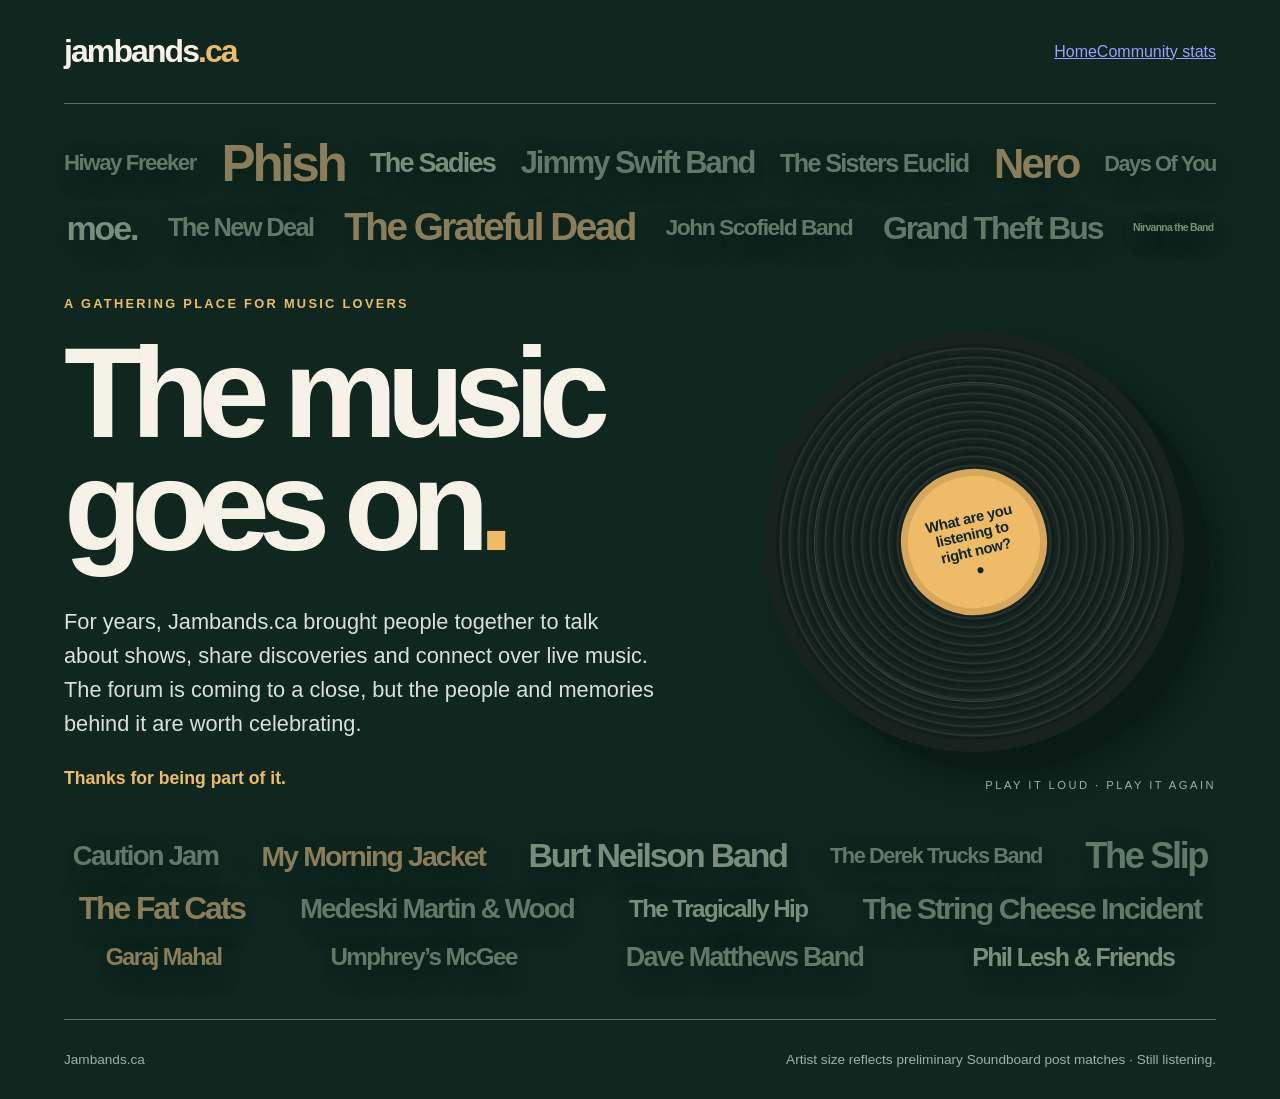
==== index.html @ f6f3c370 "Add community stats archive" ====
<!doctype html>
<html lang="en">
<head>
  <meta charset="utf-8">
  <meta name="viewport" content="width=device-width, initial-scale=1">
  <meta name="theme-color" content="#102720">
  <meta name="description" content="Jambands.ca — a home for the music and community that brought us together.">
  <title>Jambands.ca</title>
  <link rel="icon" type="image/svg+xml" href="data:image/svg+xml,%3Csvg xmlns='http://www.w3.org/2000/svg' viewBox='0 0 64 64'%3E%3Crect width='64' height='64' rx='12' fill='%23102720'/%3E%3Cpath d='M23 14v30c0 10-15 10-15 2s15-9 15-2M23 19l26-7v27c0 10-15 10-15 2s15-9 15-2' fill='none' stroke='%23eebc69' stroke-width='5' stroke-linecap='round' stroke-linejoin='round'/%3E%3C/svg%3E">
  <link rel="stylesheet" href="style.css">
</head>
<body>
  <div class="page">
    <header class="masthead"><a class="wordmark" href="./" aria-label="Jambands.ca home">jambands<span>.ca</span></a><nav aria-label="Main navigation"><a href="./" aria-current="page">Home</a><a href="community.html">Community stats</a></nav></header>
    <main>
      <section class="hero" aria-labelledby="headline">
        <div class="artist-cloud artist-cloud-top" role="list" aria-label="Artists mentioned on the Soundboard, sized by matching post count">
          <span class="artist" role="listitem" style="--size:1.39rem" aria-label="Hiway Freeker: 230 matching posts">Hiway Freeker</span>
          <span class="artist" role="listitem" style="--size:3.20rem" aria-label="Phish: 9,278 matching posts">Phish</span>
          <span class="artist" role="listitem" style="--size:1.69rem" aria-label="The Sadies: 829 matching posts">The Sadies</span>
          <span class="artist" role="listitem" style="--size:1.93rem" aria-label="Jimmy Swift Band: 1,562 matching posts">Jimmy Swift Band</span>
          <span class="artist" role="listitem" style="--size:1.57rem" aria-label="The Sisters Euclid: 545 matching posts">The Sisters Euclid</span>
          <span class="artist" role="listitem" style="--size:2.62rem" aria-label="Nero: 4,921 matching posts">Nero</span>
          <span class="artist" role="listitem" style="--size:1.36rem" aria-label="Days Of You: 196 matching posts">Days Of You</span>
          <span class="artist" role="listitem" style="--size:2.13rem" aria-label="moe.: 2,321 matching posts">moe.</span>
          <span class="artist" role="listitem" style="--size:1.59rem" aria-label="The New Deal: 586 matching posts">The New Deal</span>
          <span class="artist" role="listitem" style="--size:2.42rem" aria-label="The Grateful Dead: 3,766 matching posts">The Grateful Dead</span>
          <span class="artist" role="listitem" style="--size:1.43rem" aria-label="John Scofield Band: 288 matching posts">John Scofield Band</span>
          <span class="artist" role="listitem" style="--size:2.00rem" aria-label="Grand Theft Bus: 1,806 matching posts">Grand Theft Bus</span>
          <span class="artist" role="listitem" style="--size:0.65rem" aria-label="Nirvanna the Band: 0 matching posts">Nirvanna the Band</span>
        </div>
        <div class="hero-copy"><p class="eyebrow">A gathering place for music lovers</p><h1 id="headline">The music<br>goes on<span class="period">.</span></h1><p class="intro">For years, Jambands.ca brought people together to talk about shows, share discoveries and connect over live music. The forum is coming to a close, but the people and memories behind it are worth celebrating.</p><p class="closing">Thanks for being part of it.</p></div>
        <div class="art" aria-hidden="true"><div class="record"><div class="record-ring"></div><div class="record-label"><span>What are you<br>listening to<br>right now?</span></div></div><div class="art-caption">PLAY IT LOUD · PLAY IT AGAIN</div></div>
        <div class="artist-cloud artist-cloud-bottom" role="list" aria-label="Artists mentioned on the Soundboard, sized by matching post count">
          <span class="artist" role="listitem" style="--size:1.72rem" aria-label="Caution Jam: 896 matching posts">Caution Jam</span>
          <span class="artist" role="listitem" style="--size:1.77rem" aria-label="My Morning Jacket: 1,051 matching posts">My Morning Jacket</span>
          <span class="artist" role="listitem" style="--size:2.12rem" aria-label="Burt Neilson Band: 2,277 matching posts">Burt Neilson Band</span>
          <span class="artist" role="listitem" style="--size:1.36rem" aria-label="The Derek Trucks Band: 194 matching posts">The Derek Trucks Band</span>
          <span class="artist" role="listitem" style="--size:2.26rem" aria-label="The Slip: 2,920 matching posts">The Slip</span>
          <span class="artist" role="listitem" style="--size:1.99rem" aria-label="The Fat Cats: 1,780 matching posts">The Fat Cats</span>
          <span class="artist" role="listitem" style="--size:1.73rem" aria-label="Medeski Martin &amp; Wood: 921 matching posts">Medeski Martin &amp; Wood</span>
          <span class="artist" role="listitem" style="--size:1.51rem" aria-label="The Tragically Hip: 433 matching posts">The Tragically Hip</span>
          <span class="artist" role="listitem" style="--size:1.89rem" aria-label="The String Cheese Incident: 1,415 matching posts">The String Cheese Incident</span>
          <span class="artist" role="listitem" style="--size:1.46rem" aria-label="Garaj Mahal: 338 matching posts">Garaj Mahal</span>
          <span class="artist" role="listitem" style="--size:1.51rem" aria-label="Umphrey’s McGee: 423 matching posts">Umphrey’s McGee</span>
          <span class="artist" role="listitem" style="--size:1.68rem" aria-label="Dave Matthews Band: 799 matching posts">Dave Matthews Band</span>
          <span class="artist" role="listitem" style="--size:1.56rem" aria-label="Phil Lesh &amp; Friends: 514 matching posts">Phil Lesh &amp; Friends</span>
        </div>
      </section>
    </main>
    <footer><span>Jambands.ca</span><span>Artist size reflects preliminary Soundboard post matches · Still listening.</span></footer>
  </div>
</body>
</html>
---- style.css ----
:root {
  color-scheme: dark;
  font-family: Arial, Helvetica, sans-serif;
  background: #102720;
  color: #f6f2e8;
}
* { box-sizing: border-box; }
html { min-width: 320px; }
body { margin: 0; }
.page { min-height: 100vh; display: flex; flex-direction: column; max-width: 1600px; margin: auto; padding: 0 clamp(22px, 5vw, 80px); }
.masthead { height: 104px; flex: none; display: flex; align-items: center; justify-content: space-between; border-bottom: 1px solid #547168; }
.wordmark { color: #f6f2e8; text-decoration: none; font-weight: 900; font-size: clamp(1.5rem, 3vw, 2rem); letter-spacing: -.06em; }
.wordmark span { color: #eebc69; }
.header-note { color: #b9c8bd; font-size: .9rem; letter-spacing: .02em; }
main { flex: 1; display: flex; align-items: center; }
.hero { width: 100%; display: grid; grid-template-columns: minmax(0, 1.1fr) minmax(0, .9fr); grid-template-areas: 'top top' 'copy art' 'bottom bottom'; align-items: center; column-gap: 6vw; row-gap: clamp(22px, 3vw, 42px); padding: 24px 0 38px; }
.hero-copy { grid-area: copy; }
.eyebrow { text-transform: uppercase; color: #eebc69; font-size: .8rem; letter-spacing: .18em; font-weight: 700; margin: 0 0 25px; }
h1 { font-size: clamp(4.5rem, 10vw, 10rem); line-height: .89; letter-spacing: -.085em; margin: 0 0 42px; font-weight: 900; }
.period { color: #eebc69; }
.intro { font-size: clamp(1.1rem, 1.7vw, 1.45rem); line-height: 1.55; max-width: 37rem; color: #d9e2d9; margin: 0; }
.closing { font-size: 1.1rem; color: #eebc69; font-weight: 700; margin: 28px 0 0; }
.artist-cloud { display: flex; flex-wrap: wrap; align-items: center; justify-content: space-around; gap: clamp(10px, 1.5vw, 24px) clamp(15px, 2vw, 34px); padding: 10px 0; pointer-events: none; }
.artist-cloud-top { grid-area: top; }
.artist-cloud-bottom { grid-area: bottom; }
.artist { display: block; font-size: var(--size); line-height: 1; letter-spacing: -.065em; font-weight: 900; white-space: nowrap; color: #789681; opacity: .75; text-shadow: 0 8px 22px #071b15; }
.artist:nth-child(4n + 2) { color: #b39a6c; }
.artist:nth-child(5n + 3) { color: #9eaf9a; }
.art { grid-area: art; min-height: 450px; display: grid; place-items: center; position: relative; }
.record { position: relative; width: min(34vw, 420px); height: min(34vw, 420px); min-width: 315px; min-height: 315px; border-radius: 50%; background: repeating-radial-gradient(circle at 50% 50%, #17231f 0 3px, #26332d 4px 5px, #121e1b 6px 9px); border: 12px solid #18221e; box-shadow: 20px 25px 0 #0a1b16, 25px 35px 45px #081a15; display: grid; place-items: center; transform: rotate(-13deg); }
.record-ring { position: absolute; width: 81%; height: 81%; border: 1px solid #657069; border-radius: 50%; opacity: .5; }
.record-label { width: 37%; height: 37%; border-radius: 50%; background: #eebc69; color: #102720; display: flex; flex-direction: column; align-items: center; justify-content: center; border: 7px solid #d7a85c; text-align: center; font-weight: 900; font-size: clamp(.7rem, 1.15vw, 1rem); line-height: 1.1; letter-spacing: -.025em; padding: 7px; }
.record-label { position: relative; z-index: 1; text-decoration: none; cursor: pointer; }
.record-label:hover { background: #f8cd86; }
.record-label:focus-visible { outline: 4px solid #f6f2e8; outline-offset: 5px; }
.record-label:after { content: ''; width: 6px; height: 6px; background: #102720; border-radius: 50%; margin-top: 9px; }
.art-caption { position: absolute; bottom: -24px; right: 0; font-size: .7rem; letter-spacing: .22em; color: #9db1a5; }
footer { min-height: 80px; border-top: 1px solid #547168; display: flex; gap: 24px; align-items: center; justify-content: space-between; color: #9db1a5; font-size: .85rem; }
footer span:last-child { text-align: right; }
@media (max-width: 1050px) {
  .hero { grid-template-columns: 1fr; grid-template-areas: 'top' 'copy' 'art' 'bottom'; row-gap: 30px; padding: 28px 0 44px; }
  .hero-copy { max-width: 700px; }
  .art { min-height: 340px; }
  .record { width: 290px; height: 290px; min-width: 0; min-height: 0; }
  .record-label { font-size: .85rem; }
  .art-caption { bottom: -15px; }
}
@media (max-width: 600px) {
  .masthead { height: 82px; }
  .header-note { display: none; }
  .hero { row-gap: 34px; padding: 24px 0 44px; }
  h1 { font-size: clamp(4.2rem, 16vw, 7rem); margin-bottom: 32px; }
  .artist-cloud { justify-content: flex-start; gap: 12px 16px; padding: 0; }
  .artist { font-size: clamp(.65rem, calc(var(--size) * .75), 2.45rem); white-space: normal; overflow-wrap: anywhere; max-width: 100%; }
  .art { min-height: 300px; }
  .record { width: 245px; height: 245px; }
  .record-label { font-size: .65rem; padding: 4px; }
  .record-label:after { width: 5px; height: 5px; margin-top: 5px; }
  .art-caption { bottom: -5px; font-size: .6rem; }
  footer { font-size: .75rem; align-items: flex-start; flex-direction: column; justify-content: center; gap: 7px; padding: 15px 0; }
  footer span:last-child { text-align: left; }
}
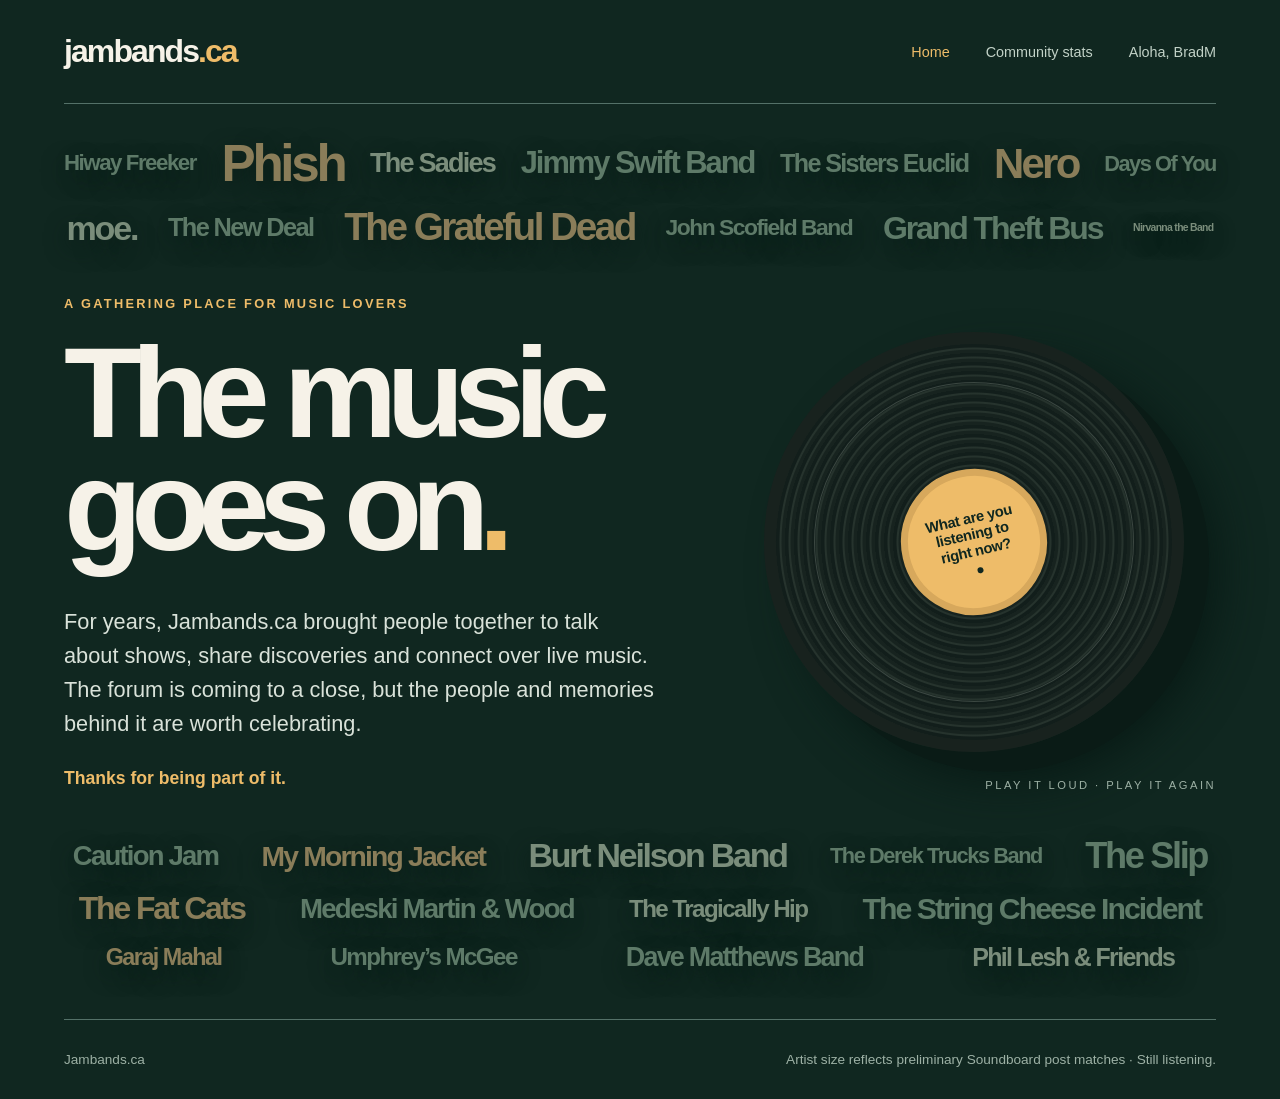
==== commit 2942a681: "Add Aloha BradM memorial page" ====
--- a/index.html
+++ b/index.html
@@ -11,7 +11,7 @@
 </head>
 <body>
   <div class="page">
-    <header class="masthead"><a class="wordmark" href="./" aria-label="Jambands.ca home">jambands<span>.ca</span></a><nav aria-label="Main navigation"><a href="./" aria-current="page">Home</a><a href="community.html">Community stats</a></nav></header>
+    <header class="masthead"><a class="wordmark" href="./" aria-label="Jambands.ca home">jambands<span>.ca</span></a><nav aria-label="Main navigation"><a href="./" aria-current="page">Home</a><a href="community.html">Community stats</a><a href="bradm.html">Aloha, BradM</a></nav></header>
     <main>
       <section class="hero" aria-labelledby="headline">
         <div class="artist-cloud artist-cloud-top" role="list" aria-label="Artists mentioned on the Soundboard, sized by matching post count">
--- a/style.css
+++ b/style.css
@@ -11,6 +11,9 @@
 .masthead { height: 104px; flex: none; display: flex; align-items: center; justify-content: space-between; border-bottom: 1px solid #547168; }
 .wordmark { color: #f6f2e8; text-decoration: none; font-weight: 900; font-size: clamp(1.5rem, 3vw, 2rem); letter-spacing: -.06em; }
 .wordmark span { color: #eebc69; }
+.masthead nav { display: flex; gap: clamp(16px, 3vw, 36px); }
+.masthead nav a { color: #c2d2c7; text-decoration: none; font-size: .9rem; }
+.masthead nav a[aria-current], .masthead nav a:hover { color: #eebc69; }
 .header-note { color: #b9c8bd; font-size: .9rem; letter-spacing: .02em; }
 main { flex: 1; display: flex; align-items: center; }
 .hero { width: 100%; display: grid; grid-template-columns: minmax(0, 1.1fr) minmax(0, .9fr); grid-template-areas: 'top top' 'copy art' 'bottom bottom'; align-items: center; column-gap: 6vw; row-gap: clamp(22px, 3vw, 42px); padding: 24px 0 38px; }
@@ -30,9 +33,6 @@
 .record { position: relative; width: min(34vw, 420px); height: min(34vw, 420px); min-width: 315px; min-height: 315px; border-radius: 50%; background: repeating-radial-gradient(circle at 50% 50%, #17231f 0 3px, #26332d 4px 5px, #121e1b 6px 9px); border: 12px solid #18221e; box-shadow: 20px 25px 0 #0a1b16, 25px 35px 45px #081a15; display: grid; place-items: center; transform: rotate(-13deg); }
 .record-ring { position: absolute; width: 81%; height: 81%; border: 1px solid #657069; border-radius: 50%; opacity: .5; }
 .record-label { width: 37%; height: 37%; border-radius: 50%; background: #eebc69; color: #102720; display: flex; flex-direction: column; align-items: center; justify-content: center; border: 7px solid #d7a85c; text-align: center; font-weight: 900; font-size: clamp(.7rem, 1.15vw, 1rem); line-height: 1.1; letter-spacing: -.025em; padding: 7px; }
-.record-label { position: relative; z-index: 1; text-decoration: none; cursor: pointer; }
-.record-label:hover { background: #f8cd86; }
-.record-label:focus-visible { outline: 4px solid #f6f2e8; outline-offset: 5px; }
 .record-label:after { content: ''; width: 6px; height: 6px; background: #102720; border-radius: 50%; margin-top: 9px; }
 .art-caption { position: absolute; bottom: -24px; right: 0; font-size: .7rem; letter-spacing: .22em; color: #9db1a5; }
 footer { min-height: 80px; border-top: 1px solid #547168; display: flex; gap: 24px; align-items: center; justify-content: space-between; color: #9db1a5; font-size: .85rem; }
@@ -46,7 +46,9 @@
   .art-caption { bottom: -15px; }
 }
 @media (max-width: 600px) {
-  .masthead { height: 82px; }
+  .masthead { height: auto; min-height: 82px; flex-wrap: wrap; gap: 12px; padding: 18px 0; }
+  .masthead nav { width: 100%; justify-content: space-between; gap: 8px; }
+  .masthead nav a { font-size: .77rem; }
   .header-note { display: none; }
   .hero { row-gap: 34px; padding: 24px 0 44px; }
   h1 { font-size: clamp(4.2rem, 16vw, 7rem); margin-bottom: 32px; }
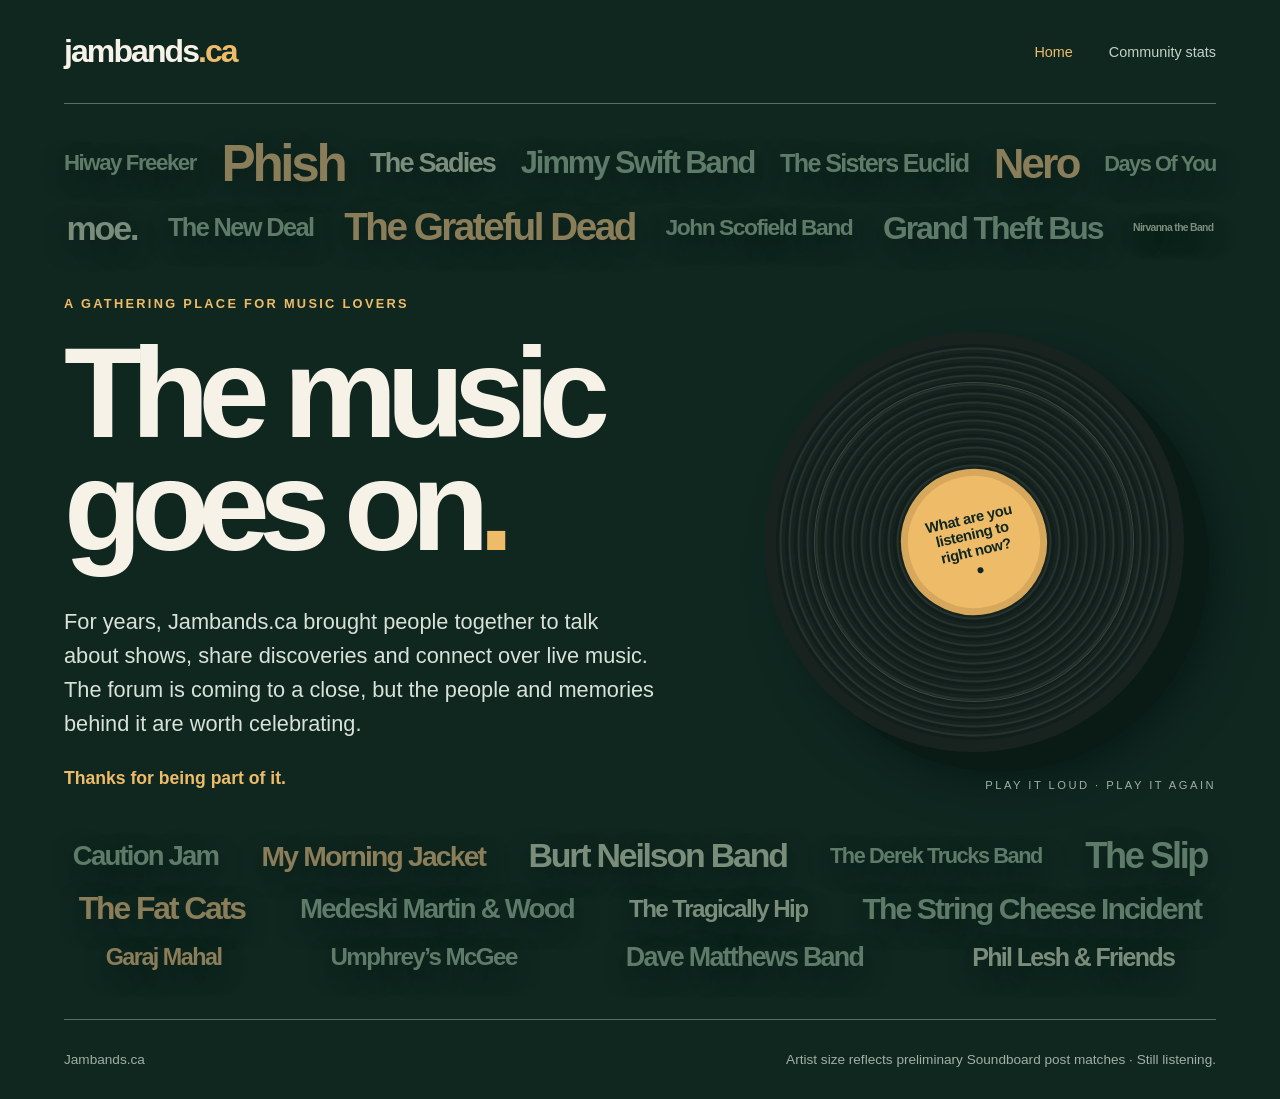
==== commit 12eb6e30: "Make BradM memorial discoverable from stats" ====
--- a/index.html
+++ b/index.html
@@ -11,7 +11,7 @@
 </head>
 <body>
   <div class="page">
-    <header class="masthead"><a class="wordmark" href="./" aria-label="Jambands.ca home">jambands<span>.ca</span></a><nav aria-label="Main navigation"><a href="./" aria-current="page">Home</a><a href="community.html">Community stats</a><a href="bradm.html">Aloha, BradM</a></nav></header>
+    <header class="masthead"><a class="wordmark" href="./" aria-label="Jambands.ca home">jambands<span>.ca</span></a><nav aria-label="Main navigation"><a href="./" aria-current="page">Home</a><a href="community.html">Community stats</a></nav></header>
     <main>
       <section class="hero" aria-labelledby="headline">
         <div class="artist-cloud artist-cloud-top" role="list" aria-label="Artists mentioned on the Soundboard, sized by matching post count">
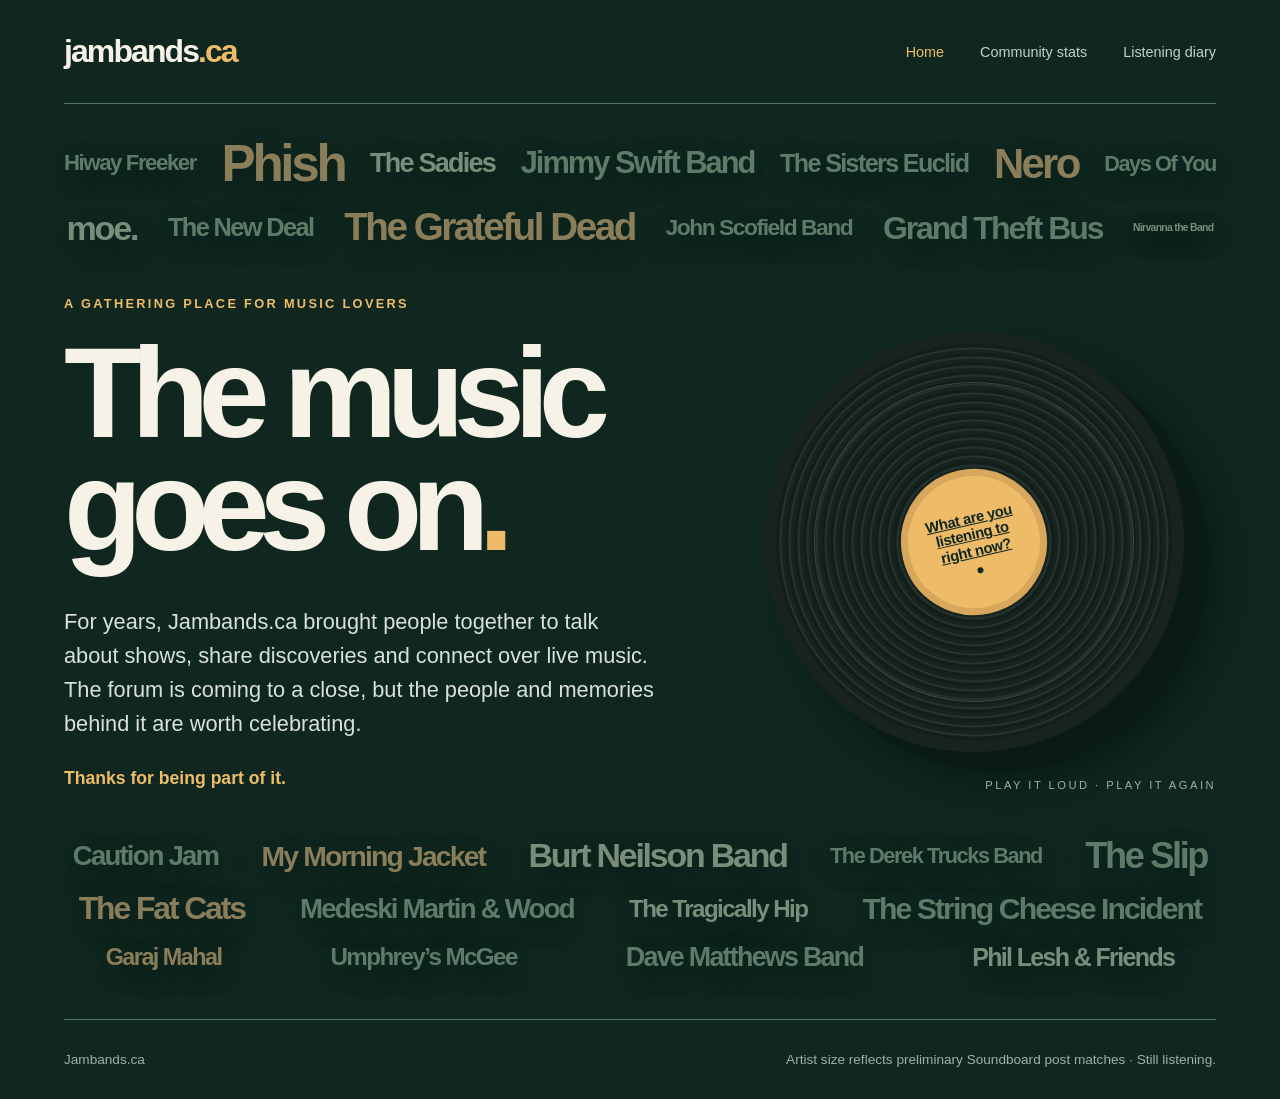
==== commit ba2c7ff9: "Link the vinyl record to the listening diary" ====
--- a/index.html
+++ b/index.html
@@ -11,7 +11,7 @@
 </head>
 <body>
   <div class="page">
-    <header class="masthead"><a class="wordmark" href="./" aria-label="Jambands.ca home">jambands<span>.ca</span></a><nav aria-label="Main navigation"><a href="./" aria-current="page">Home</a><a href="community.html">Community stats</a></nav></header>
+    <header class="masthead"><a class="wordmark" href="./" aria-label="Jambands.ca home">jambands<span>.ca</span></a><nav aria-label="Main navigation"><a href="./" aria-current="page">Home</a><a href="community.html">Community stats</a><a href="albums.html">Listening diary</a></nav></header>
     <main>
       <section class="hero" aria-labelledby="headline">
         <div class="artist-cloud artist-cloud-top" role="list" aria-label="Artists mentioned on the Soundboard, sized by matching post count">
@@ -30,7 +30,7 @@
           <span class="artist" role="listitem" style="--size:0.65rem" aria-label="Nirvanna the Band: 0 matching posts">Nirvanna the Band</span>
         </div>
         <div class="hero-copy"><p class="eyebrow">A gathering place for music lovers</p><h1 id="headline">The music<br>goes on<span class="period">.</span></h1><p class="intro">For years, Jambands.ca brought people together to talk about shows, share discoveries and connect over live music. The forum is coming to a close, but the people and memories behind it are worth celebrating.</p><p class="closing">Thanks for being part of it.</p></div>
-        <div class="art" aria-hidden="true"><div class="record"><div class="record-ring"></div><div class="record-label"><span>What are you<br>listening to<br>right now?</span></div></div><div class="art-caption">PLAY IT LOUD · PLAY IT AGAIN</div></div>
+        <div class="art"><div class="record"><div class="record-ring" aria-hidden="true"></div><a class="record-label" href="albums.html" aria-label="Explore albums from the What are you listening to right now? thread"><span>What are you<br>listening to<br>right now?</span></a></div><div class="art-caption" aria-hidden="true">PLAY IT LOUD · PLAY IT AGAIN</div></div>
         <div class="artist-cloud artist-cloud-bottom" role="list" aria-label="Artists mentioned on the Soundboard, sized by matching post count">
           <span class="artist" role="listitem" style="--size:1.72rem" aria-label="Caution Jam: 896 matching posts">Caution Jam</span>
           <span class="artist" role="listitem" style="--size:1.77rem" aria-label="My Morning Jacket: 1,051 matching posts">My Morning Jacket</span>
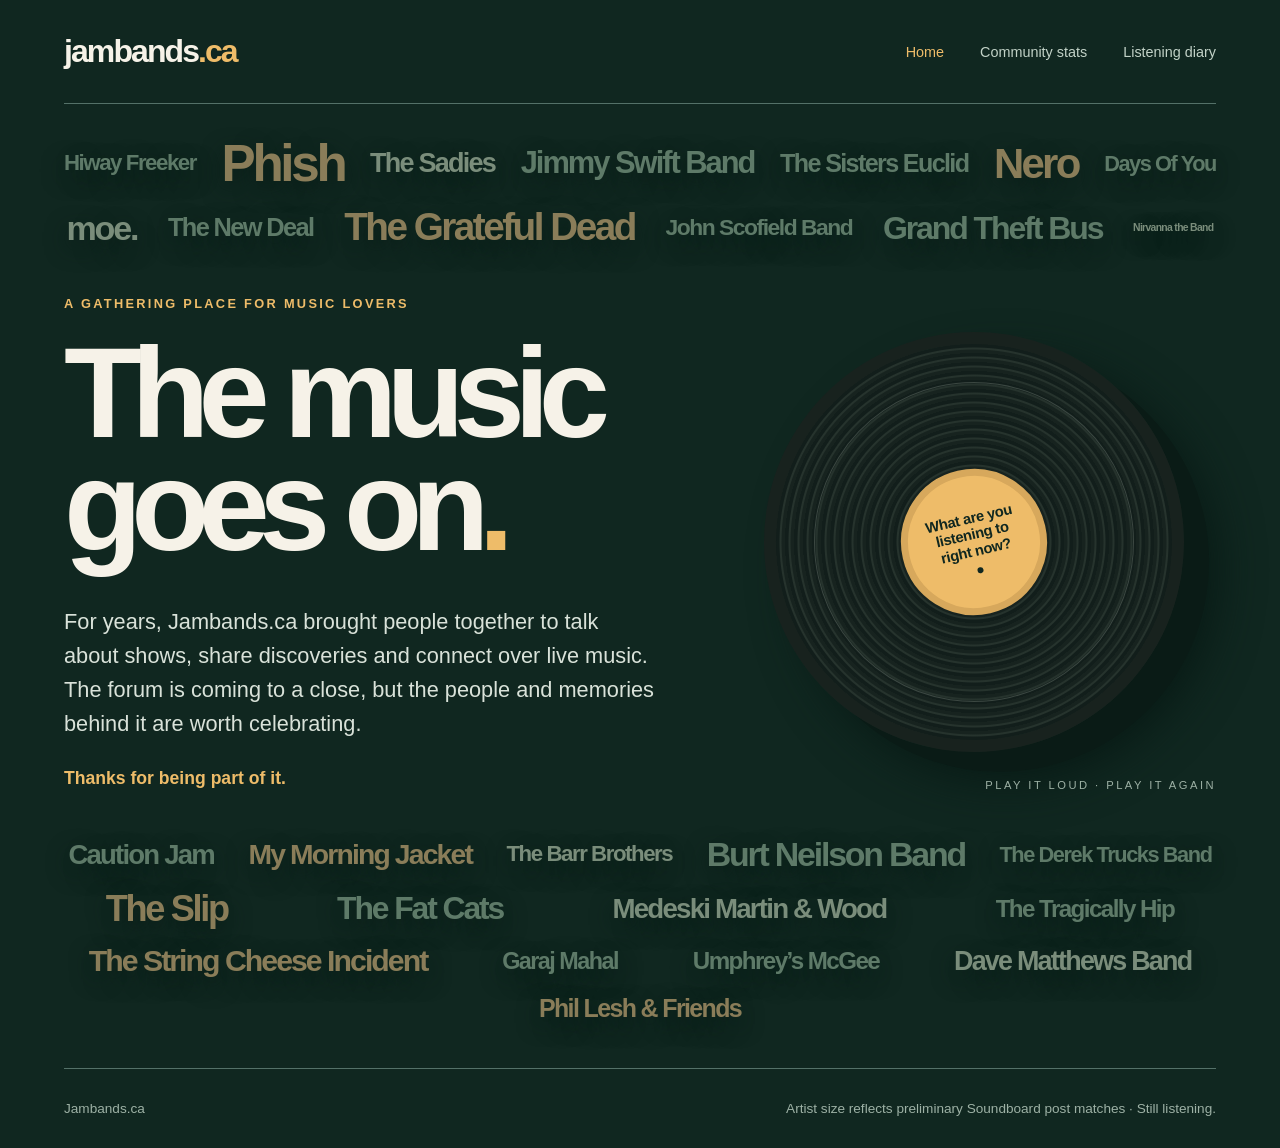
==== commit 8360fa08: "Add The Barr Brothers to artist word cloud" ====
--- a/index.html
+++ b/index.html
@@ -34,6 +34,7 @@
         <div class="artist-cloud artist-cloud-bottom" role="list" aria-label="Artists mentioned on the Soundboard, sized by matching post count">
           <span class="artist" role="listitem" style="--size:1.72rem" aria-label="Caution Jam: 896 matching posts">Caution Jam</span>
           <span class="artist" role="listitem" style="--size:1.77rem" aria-label="My Morning Jacket: 1,051 matching posts">My Morning Jacket</span>
+          <span class="artist" role="listitem" style="--size:1.39rem" aria-label="The Barr Brothers: 226 matching posts">The Barr Brothers</span>
           <span class="artist" role="listitem" style="--size:2.12rem" aria-label="Burt Neilson Band: 2,277 matching posts">Burt Neilson Band</span>
           <span class="artist" role="listitem" style="--size:1.36rem" aria-label="The Derek Trucks Band: 194 matching posts">The Derek Trucks Band</span>
           <span class="artist" role="listitem" style="--size:2.26rem" aria-label="The Slip: 2,920 matching posts">The Slip</span>
--- a/style.css
+++ b/style.css
@@ -33,6 +33,9 @@
 .record { position: relative; width: min(34vw, 420px); height: min(34vw, 420px); min-width: 315px; min-height: 315px; border-radius: 50%; background: repeating-radial-gradient(circle at 50% 50%, #17231f 0 3px, #26332d 4px 5px, #121e1b 6px 9px); border: 12px solid #18221e; box-shadow: 20px 25px 0 #0a1b16, 25px 35px 45px #081a15; display: grid; place-items: center; transform: rotate(-13deg); }
 .record-ring { position: absolute; width: 81%; height: 81%; border: 1px solid #657069; border-radius: 50%; opacity: .5; }
 .record-label { width: 37%; height: 37%; border-radius: 50%; background: #eebc69; color: #102720; display: flex; flex-direction: column; align-items: center; justify-content: center; border: 7px solid #d7a85c; text-align: center; font-weight: 900; font-size: clamp(.7rem, 1.15vw, 1rem); line-height: 1.1; letter-spacing: -.025em; padding: 7px; }
+.record-label { position: relative; z-index: 1; text-decoration: none; cursor: pointer; }
+.record-label:hover { background: #f8cd86; }
+.record-label:focus-visible { outline: 4px solid #f6f2e8; outline-offset: 5px; }
 .record-label:after { content: ''; width: 6px; height: 6px; background: #102720; border-radius: 50%; margin-top: 9px; }
 .art-caption { position: absolute; bottom: -24px; right: 0; font-size: .7rem; letter-spacing: .22em; color: #9db1a5; }
 footer { min-height: 80px; border-top: 1px solid #547168; display: flex; gap: 24px; align-items: center; justify-content: space-between; color: #9db1a5; font-size: .85rem; }
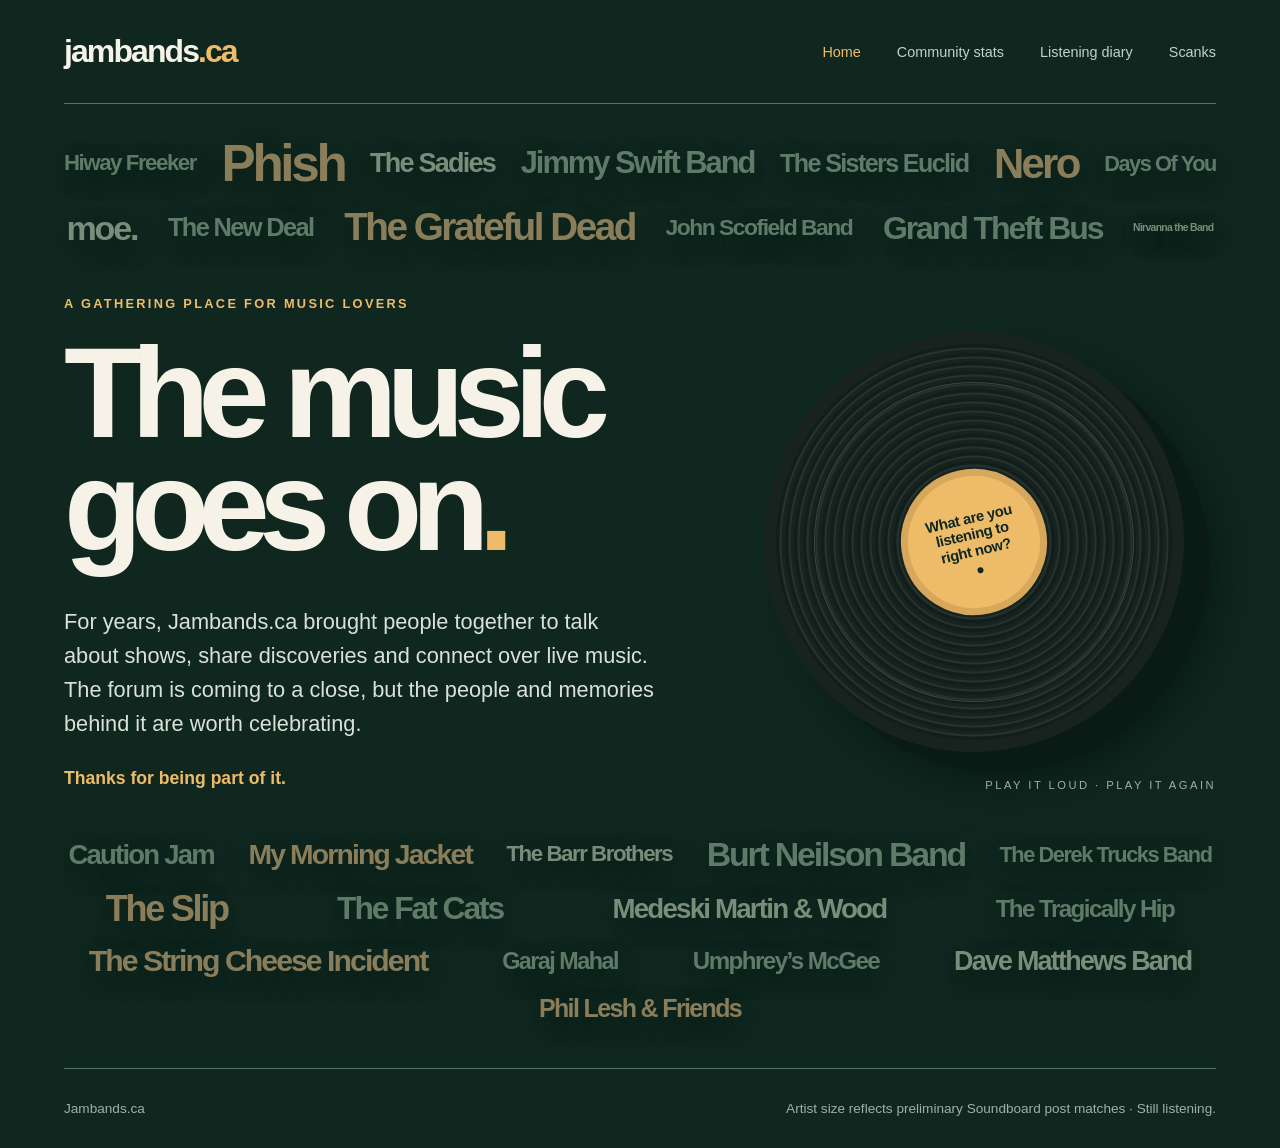
==== commit ce4758d1: "Add Who's the Scank avatar memory game" ====
--- a/index.html
+++ b/index.html
@@ -11,7 +11,7 @@
 </head>
 <body>
   <div class="page">
-    <header class="masthead"><a class="wordmark" href="./" aria-label="Jambands.ca home">jambands<span>.ca</span></a><nav aria-label="Main navigation"><a href="./" aria-current="page">Home</a><a href="community.html">Community stats</a><a href="albums.html">Listening diary</a></nav></header>
+    <header class="masthead"><a class="wordmark" href="./" aria-label="Jambands.ca home">jambands<span>.ca</span></a><nav aria-label="Main navigation"><a href="./" aria-current="page">Home</a><a href="community.html">Community stats</a><a href="albums.html">Listening diary</a><a href="scanks.html">Scanks</a></nav></header>
     <main>
       <section class="hero" aria-labelledby="headline">
         <div class="artist-cloud artist-cloud-top" role="list" aria-label="Artists mentioned on the Soundboard, sized by matching post count">
--- a/style.css
+++ b/style.css
@@ -50,7 +50,7 @@
 }
 @media (max-width: 600px) {
   .masthead { height: auto; min-height: 82px; flex-wrap: wrap; gap: 12px; padding: 18px 0; }
-  .masthead nav { width: 100%; justify-content: space-between; gap: 8px; }
+  .masthead nav { width: 100%; flex-wrap: wrap; justify-content: flex-start; gap: 8px 18px; }
   .masthead nav a { font-size: .77rem; }
   .header-note { display: none; }
   .hero { row-gap: 34px; padding: 24px 0 44px; }
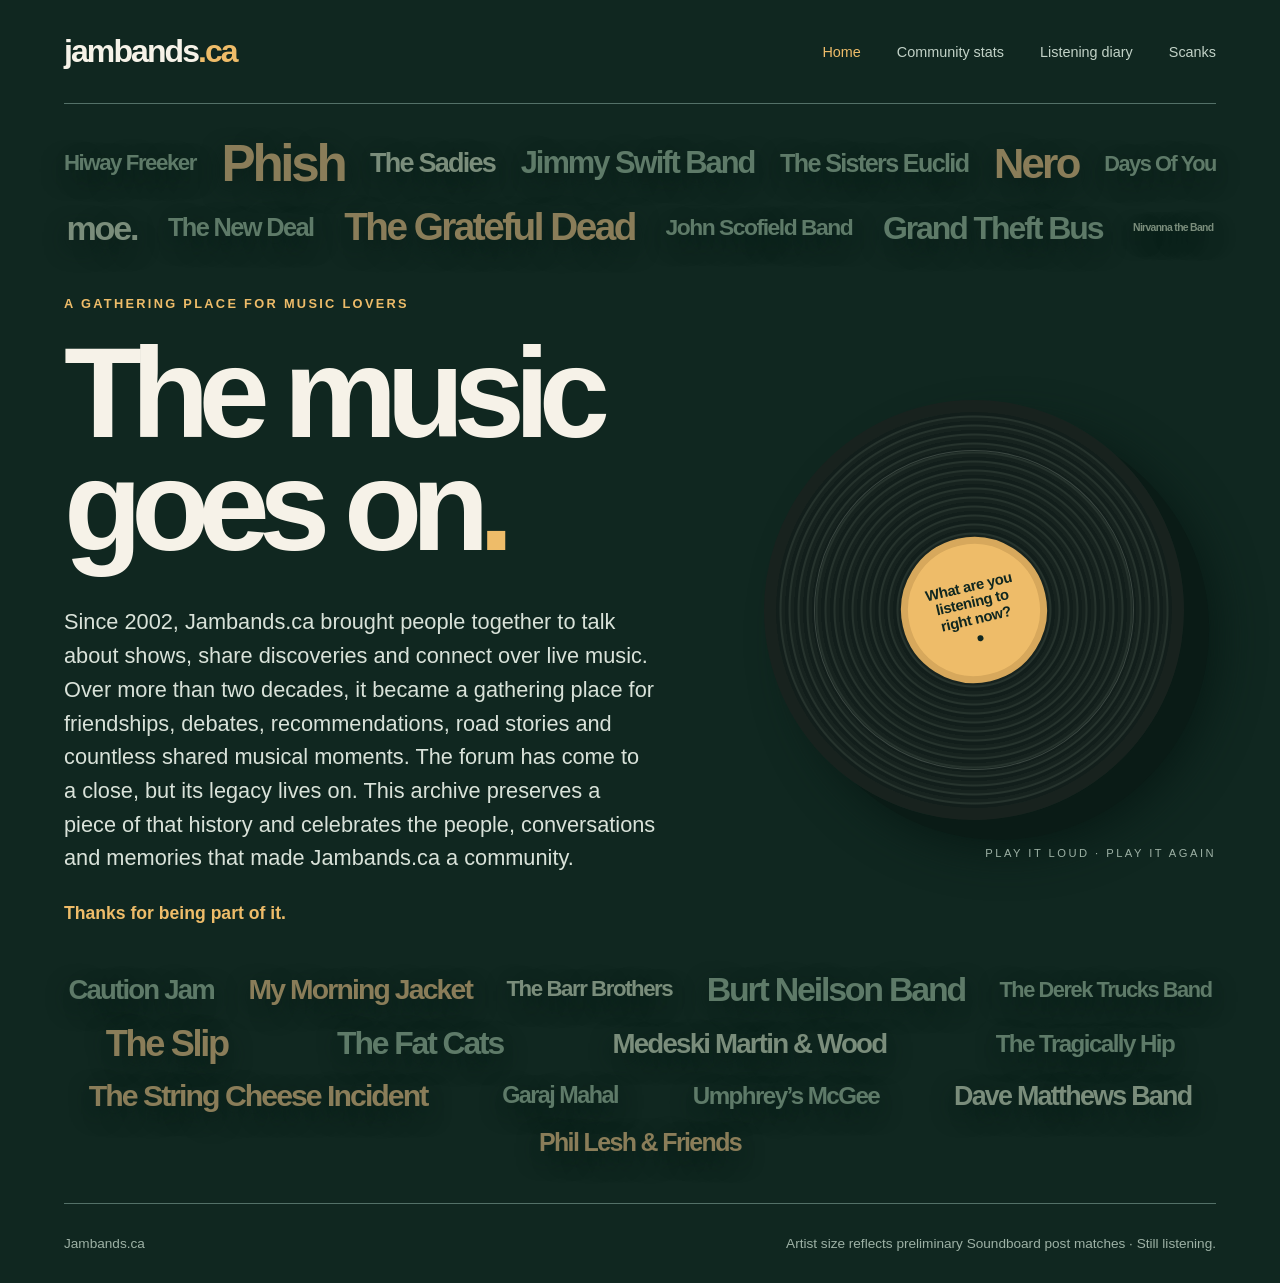
==== commit ba25b9fa: "Update homepage introduction to celebrate the forum’s legacy and archive" ====
--- a/index.html
+++ b/index.html
@@ -29,7 +29,7 @@
           <span class="artist" role="listitem" style="--size:2.00rem" aria-label="Grand Theft Bus: 1,806 matching posts">Grand Theft Bus</span>
           <span class="artist" role="listitem" style="--size:0.65rem" aria-label="Nirvanna the Band: 0 matching posts">Nirvanna the Band</span>
         </div>
-        <div class="hero-copy"><p class="eyebrow">A gathering place for music lovers</p><h1 id="headline">The music<br>goes on<span class="period">.</span></h1><p class="intro">For years, Jambands.ca brought people together to talk about shows, share discoveries and connect over live music. The forum is coming to a close, but the people and memories behind it are worth celebrating.</p><p class="closing">Thanks for being part of it.</p></div>
+        <div class="hero-copy"><p class="eyebrow">A gathering place for music lovers</p><h1 id="headline">The music<br>goes on<span class="period">.</span></h1><p class="intro">Since 2002, Jambands.ca brought people together to talk about shows, share discoveries and connect over live music. Over more than two decades, it became a gathering place for friendships, debates, recommendations, road stories and countless shared musical moments. The forum has come to a close, but its legacy lives on. This archive preserves a piece of that history and celebrates the people, conversations and memories that made Jambands.ca a community.</p><p class="closing">Thanks for being part of it.</p></div>
         <div class="art"><div class="record"><div class="record-ring" aria-hidden="true"></div><a class="record-label" href="albums.html" aria-label="Explore albums from the What are you listening to right now? thread"><span>What are you<br>listening to<br>right now?</span></a></div><div class="art-caption" aria-hidden="true">PLAY IT LOUD · PLAY IT AGAIN</div></div>
         <div class="artist-cloud artist-cloud-bottom" role="list" aria-label="Artists mentioned on the Soundboard, sized by matching post count">
           <span class="artist" role="listitem" style="--size:1.72rem" aria-label="Caution Jam: 896 matching posts">Caution Jam</span>
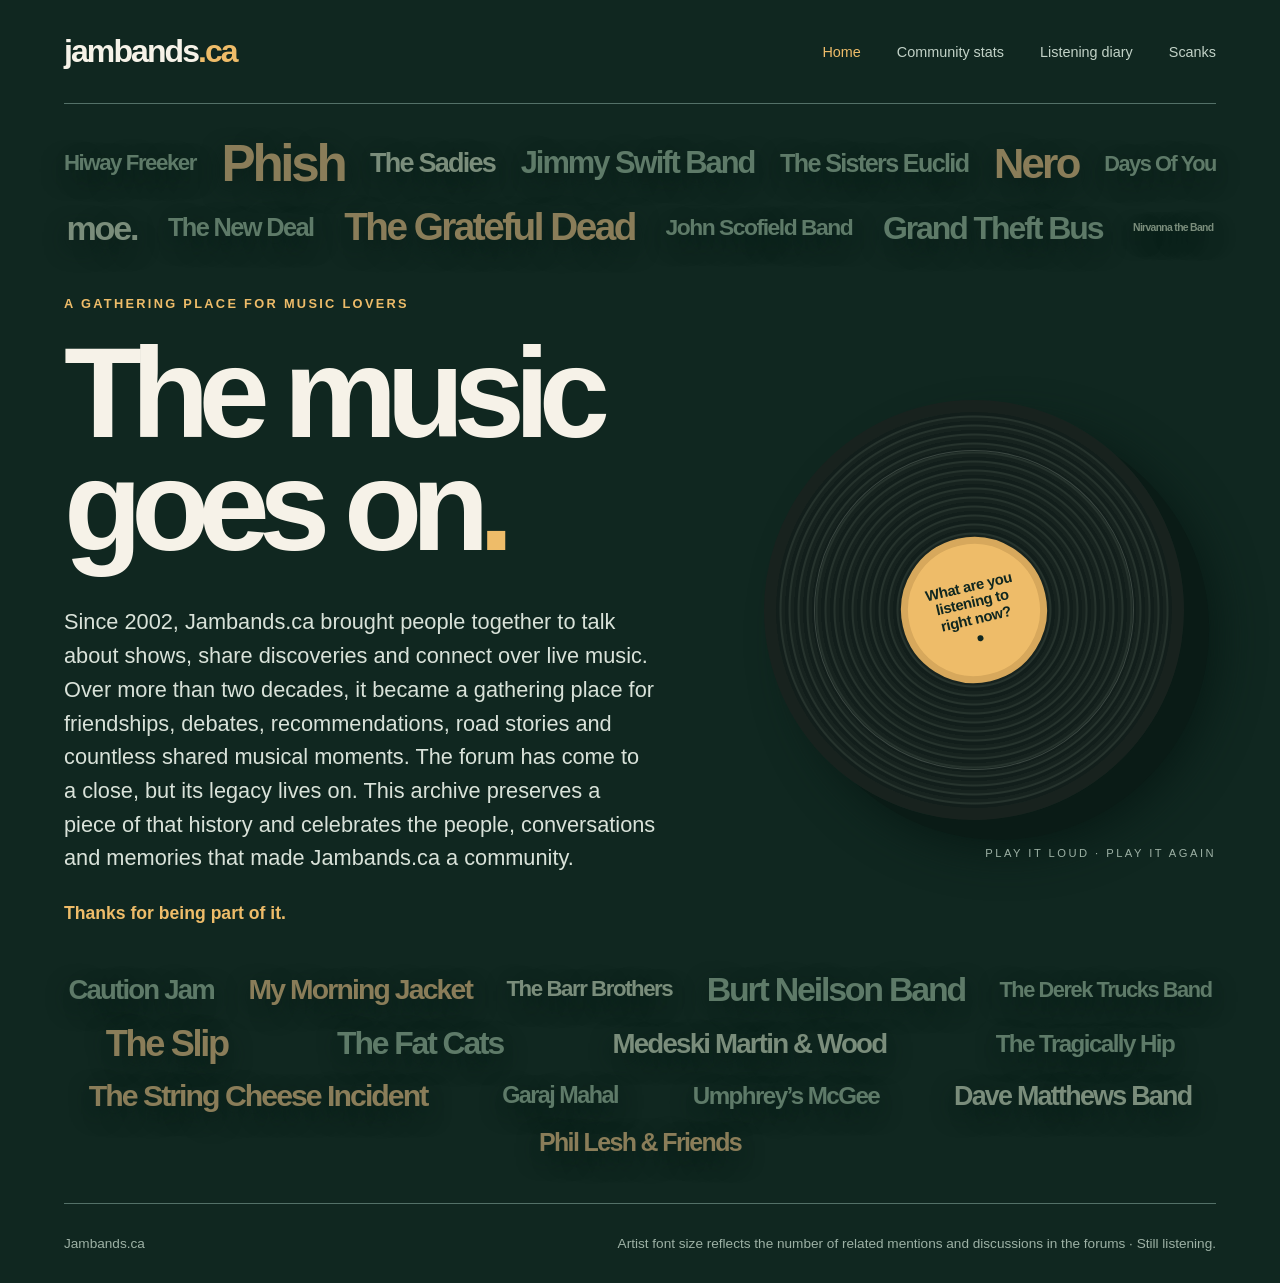
==== commit 99eb589b: "Clarify artist font size note on homepage" ====
--- a/index.html
+++ b/index.html
@@ -49,7 +49,7 @@
         </div>
       </section>
     </main>
-    <footer><span>Jambands.ca</span><span>Artist size reflects preliminary Soundboard post matches · Still listening.</span></footer>
+    <footer><span>Jambands.ca</span><span>Artist font size reflects the number of related mentions and discussions in the forums · Still listening.</span></footer>
   </div>
 </body>
 </html>
